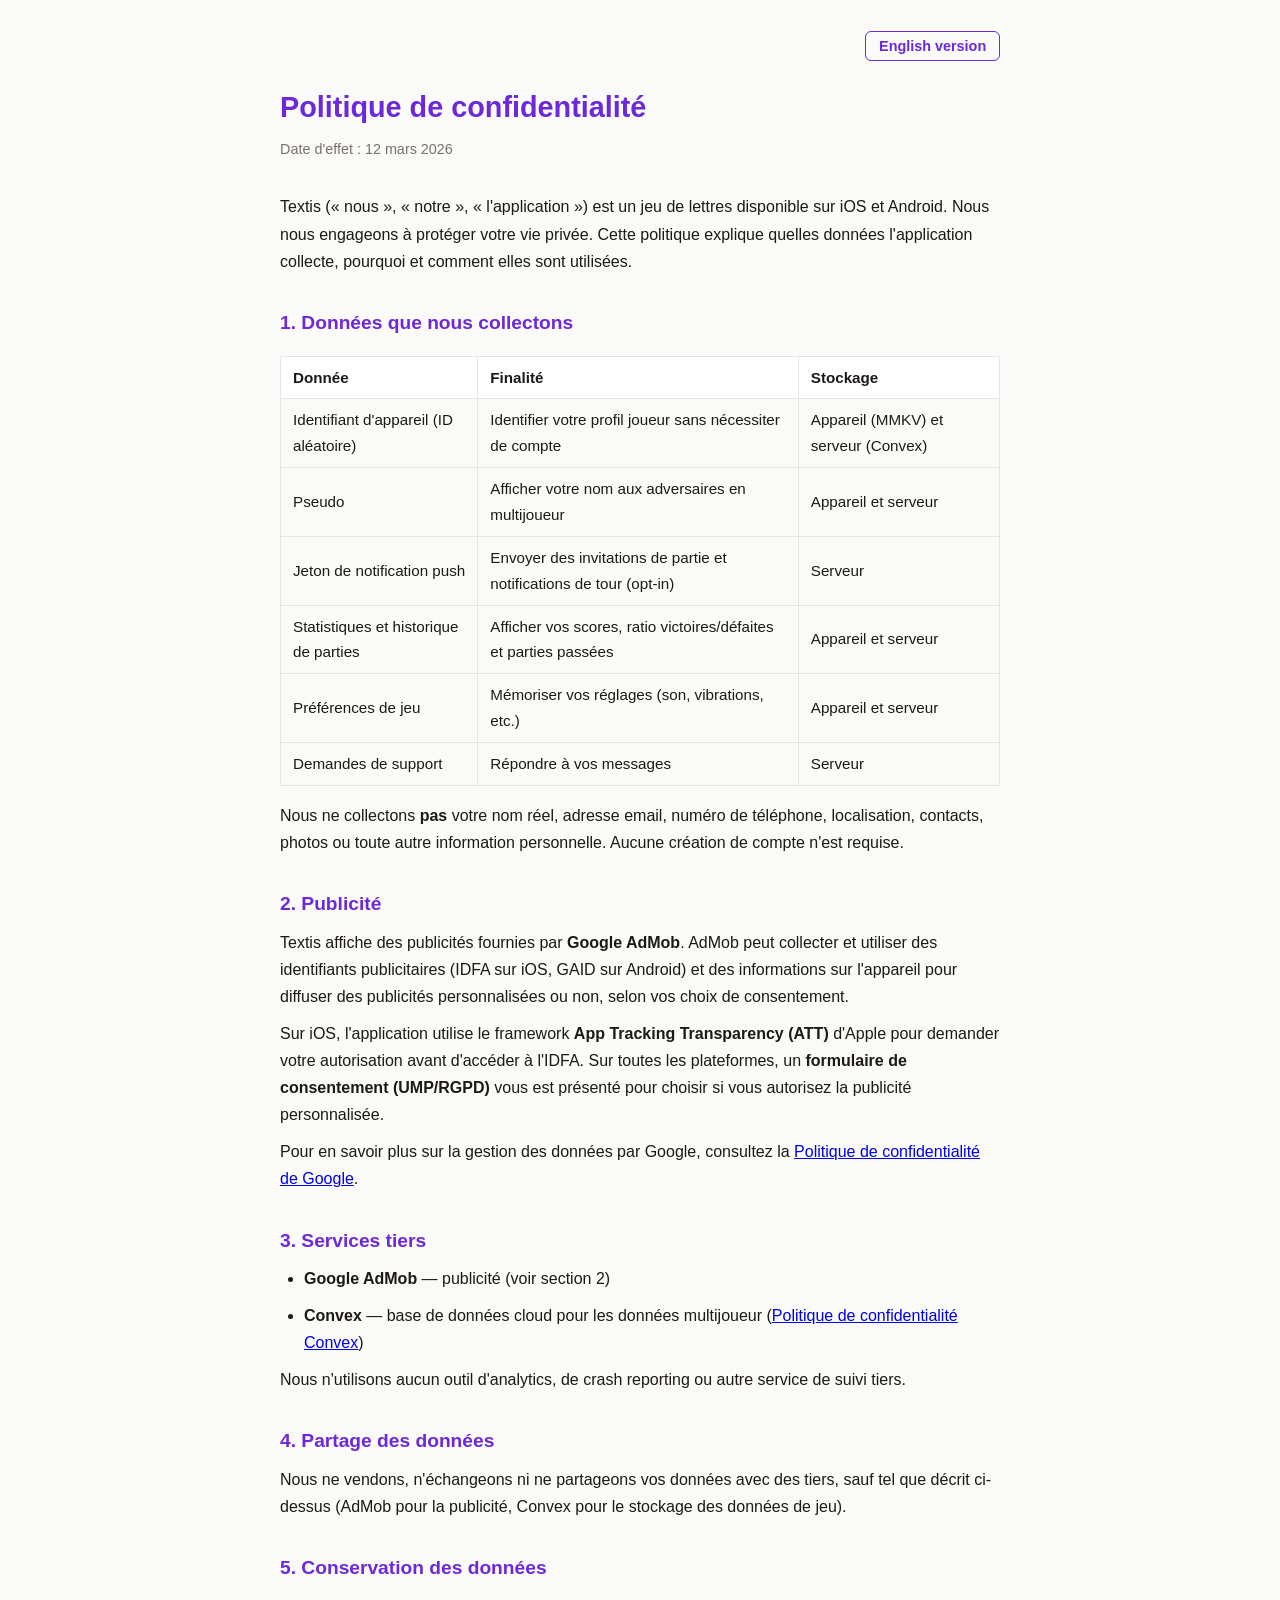
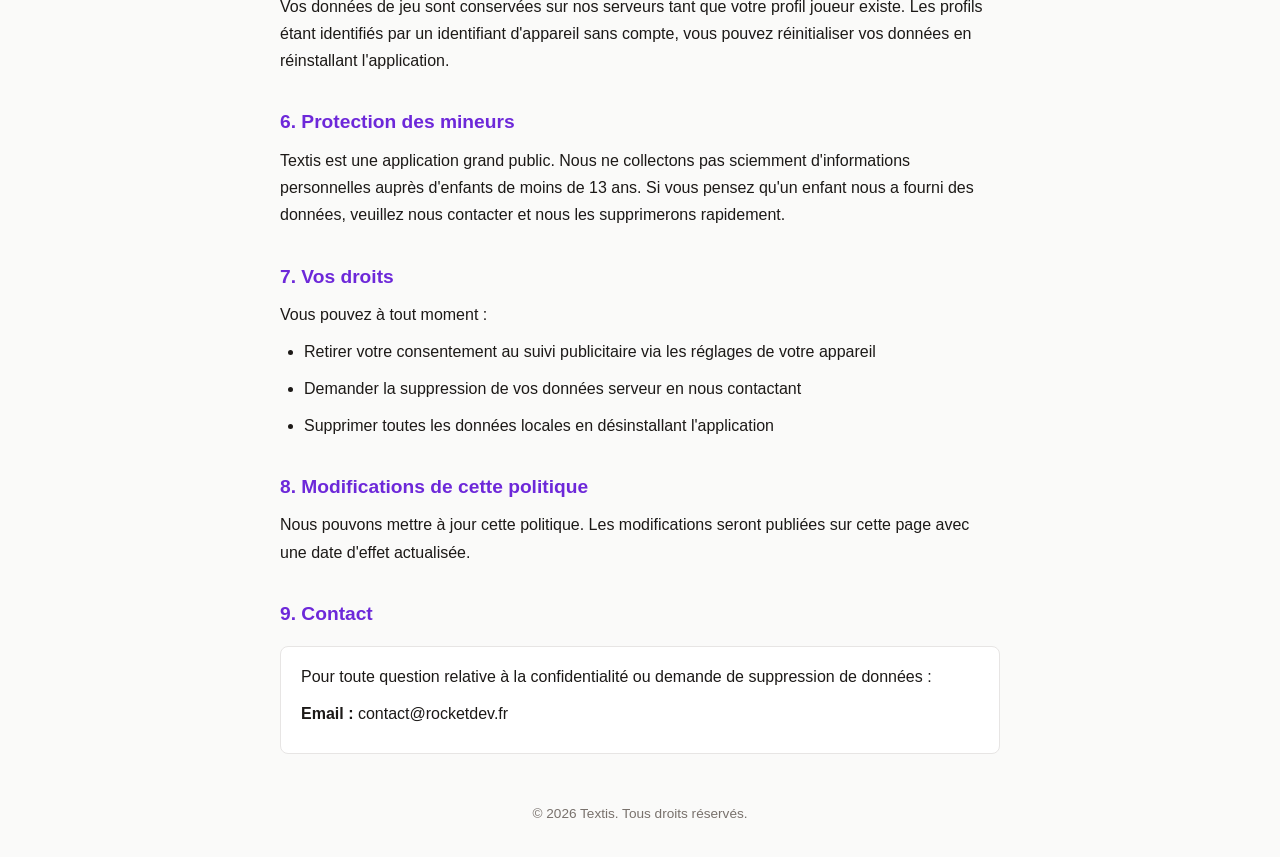
==== privacy-policy-fr.html @ ca544a37 "Add privacy policy (EN + FR)" ====
<!DOCTYPE html>
<html lang="fr">
<head>
  <meta charset="UTF-8">
  <meta name="viewport" content="width=device-width, initial-scale=1.0">
  <title>Textis — Politique de confidentialit&eacute;</title>
  <style>
    :root {
      --bg: #fafaf9;
      --fg: #1c1917;
      --accent: #6d28d9;
      --muted: #78716c;
      --border: #e7e5e4;
      --card: #ffffff;
    }
    @media (prefers-color-scheme: dark) {
      :root {
        --bg: #1c1917;
        --fg: #fafaf9;
        --accent: #a78bfa;
        --muted: #a8a29e;
        --border: #44403c;
        --card: #292524;
      }
    }
    * { margin: 0; padding: 0; box-sizing: border-box; }
    body {
      font-family: -apple-system, BlinkMacSystemFont, 'Segoe UI', Roboto, sans-serif;
      background: var(--bg);
      color: var(--fg);
      line-height: 1.7;
      padding: 2rem 1rem;
    }
    .container {
      max-width: 720px;
      margin: 0 auto;
    }
    .lang-switch {
      text-align: right;
      margin-bottom: 1.5rem;
    }
    .lang-switch a {
      color: var(--accent);
      text-decoration: none;
      font-weight: 600;
      padding: 0.4rem 0.8rem;
      border: 1px solid var(--accent);
      border-radius: 6px;
      font-size: 0.9rem;
    }
    .lang-switch a:hover { background: var(--accent); color: white; }
    h1 {
      font-size: 1.8rem;
      margin-bottom: 0.3rem;
      color: var(--accent);
    }
    .effective-date {
      color: var(--muted);
      font-size: 0.9rem;
      margin-bottom: 2rem;
    }
    h2 {
      font-size: 1.2rem;
      margin-top: 2rem;
      margin-bottom: 0.5rem;
      color: var(--accent);
    }
    p, li { margin-bottom: 0.6rem; }
    ul { padding-left: 1.5rem; }
    table {
      width: 100%;
      border-collapse: collapse;
      margin: 1rem 0;
    }
    th, td {
      text-align: left;
      padding: 0.5rem 0.75rem;
      border: 1px solid var(--border);
      font-size: 0.95rem;
    }
    th { background: var(--card); font-weight: 600; }
    .contact-box {
      background: var(--card);
      border: 1px solid var(--border);
      border-radius: 8px;
      padding: 1rem 1.25rem;
      margin-top: 1rem;
    }
    footer {
      margin-top: 3rem;
      color: var(--muted);
      font-size: 0.85rem;
      text-align: center;
    }
  </style>
</head>
<body>
  <div class="container">
    <div class="lang-switch">
      <a href="privacy-policy.html">English version</a>
    </div>

    <h1>Politique de confidentialit&eacute;</h1>
    <p class="effective-date">Date d'effet : 12 mars 2026</p>

    <p>
      Textis (&laquo;&nbsp;nous&nbsp;&raquo;, &laquo;&nbsp;notre&nbsp;&raquo;, &laquo;&nbsp;l'application&nbsp;&raquo;)
      est un jeu de lettres disponible sur iOS et Android. Nous nous engageons
      &agrave; prot&eacute;ger votre vie priv&eacute;e. Cette politique explique quelles donn&eacute;es
      l'application collecte, pourquoi et comment elles sont utilis&eacute;es.
    </p>

    <h2>1. Donn&eacute;es que nous collectons</h2>

    <table>
      <thead>
        <tr><th>Donn&eacute;e</th><th>Finalit&eacute;</th><th>Stockage</th></tr>
      </thead>
      <tbody>
        <tr>
          <td>Identifiant d'appareil (ID al&eacute;atoire)</td>
          <td>Identifier votre profil joueur sans n&eacute;cessiter de compte</td>
          <td>Appareil (MMKV) et serveur (Convex)</td>
        </tr>
        <tr>
          <td>Pseudo</td>
          <td>Afficher votre nom aux adversaires en multijoueur</td>
          <td>Appareil et serveur</td>
        </tr>
        <tr>
          <td>Jeton de notification push</td>
          <td>Envoyer des invitations de partie et notifications de tour (opt-in)</td>
          <td>Serveur</td>
        </tr>
        <tr>
          <td>Statistiques et historique de parties</td>
          <td>Afficher vos scores, ratio victoires/d&eacute;faites et parties pass&eacute;es</td>
          <td>Appareil et serveur</td>
        </tr>
        <tr>
          <td>Pr&eacute;f&eacute;rences de jeu</td>
          <td>M&eacute;moriser vos r&eacute;glages (son, vibrations, etc.)</td>
          <td>Appareil et serveur</td>
        </tr>
        <tr>
          <td>Demandes de support</td>
          <td>R&eacute;pondre &agrave; vos messages</td>
          <td>Serveur</td>
        </tr>
      </tbody>
    </table>

    <p>
      Nous ne collectons <strong>pas</strong> votre nom r&eacute;el, adresse email,
      num&eacute;ro de t&eacute;l&eacute;phone, localisation, contacts, photos ou toute autre
      information personnelle. Aucune cr&eacute;ation de compte n'est requise.
    </p>

    <h2>2. Publicit&eacute;</h2>
    <p>
      Textis affiche des publicit&eacute;s fournies par <strong>Google AdMob</strong>.
      AdMob peut collecter et utiliser des identifiants publicitaires (IDFA sur iOS,
      GAID sur Android) et des informations sur l'appareil pour diffuser des
      publicit&eacute;s personnalis&eacute;es ou non, selon vos choix de consentement.
    </p>
    <p>
      Sur iOS, l'application utilise le framework <strong>App Tracking Transparency (ATT)</strong>
      d'Apple pour demander votre autorisation avant d'acc&eacute;der &agrave; l'IDFA.
      Sur toutes les plateformes, un <strong>formulaire de consentement (UMP/RGPD)</strong>
      vous est pr&eacute;sent&eacute; pour choisir si vous autorisez la publicit&eacute; personnalis&eacute;e.
    </p>
    <p>
      Pour en savoir plus sur la gestion des donn&eacute;es par Google, consultez la
      <a href="https://policies.google.com/privacy" target="_blank" rel="noopener">Politique de confidentialit&eacute; de Google</a>.
    </p>

    <h2>3. Services tiers</h2>
    <ul>
      <li><strong>Google AdMob</strong> — publicit&eacute; (voir section 2)</li>
      <li><strong>Convex</strong> — base de donn&eacute;es cloud pour les donn&eacute;es multijoueur
        (<a href="https://www.convex.dev/privacy" target="_blank" rel="noopener">Politique de confidentialit&eacute; Convex</a>)</li>
    </ul>
    <p>Nous n'utilisons aucun outil d'analytics, de crash reporting ou autre service de suivi tiers.</p>

    <h2>4. Partage des donn&eacute;es</h2>
    <p>
      Nous ne vendons, n'&eacute;changeons ni ne partageons vos donn&eacute;es avec des tiers,
      sauf tel que d&eacute;crit ci-dessus (AdMob pour la publicit&eacute;, Convex pour le
      stockage des donn&eacute;es de jeu).
    </p>

    <h2>5. Conservation des donn&eacute;es</h2>
    <p>
      Vos donn&eacute;es de jeu sont conserv&eacute;es sur nos serveurs tant que votre profil
      joueur existe. Les profils &eacute;tant identifi&eacute;s par un identifiant d'appareil
      sans compte, vous pouvez r&eacute;initialiser vos donn&eacute;es en r&eacute;installant l'application.
    </p>

    <h2>6. Protection des mineurs</h2>
    <p>
      Textis est une application grand public. Nous ne collectons pas sciemment
      d'informations personnelles aupr&egrave;s d'enfants de moins de 13 ans. Si vous
      pensez qu'un enfant nous a fourni des donn&eacute;es, veuillez nous contacter et
      nous les supprimerons rapidement.
    </p>

    <h2>7. Vos droits</h2>
    <p>Vous pouvez &agrave; tout moment :</p>
    <ul>
      <li>Retirer votre consentement au suivi publicitaire via les r&eacute;glages de votre appareil</li>
      <li>Demander la suppression de vos donn&eacute;es serveur en nous contactant</li>
      <li>Supprimer toutes les donn&eacute;es locales en d&eacute;sinstallant l'application</li>
    </ul>

    <h2>8. Modifications de cette politique</h2>
    <p>
      Nous pouvons mettre &agrave; jour cette politique. Les modifications seront
      publi&eacute;es sur cette page avec une date d'effet actualis&eacute;e.
    </p>

    <h2>9. Contact</h2>
    <div class="contact-box">
      <p>Pour toute question relative &agrave; la confidentialit&eacute; ou demande de suppression de donn&eacute;es :</p>
      <p><strong>Email :</strong> contact@rocketdev.fr</p>
    </div>

    <footer>
      &copy; 2026 Textis. Tous droits r&eacute;serv&eacute;s.
    </footer>
  </div>
</body>
</html>
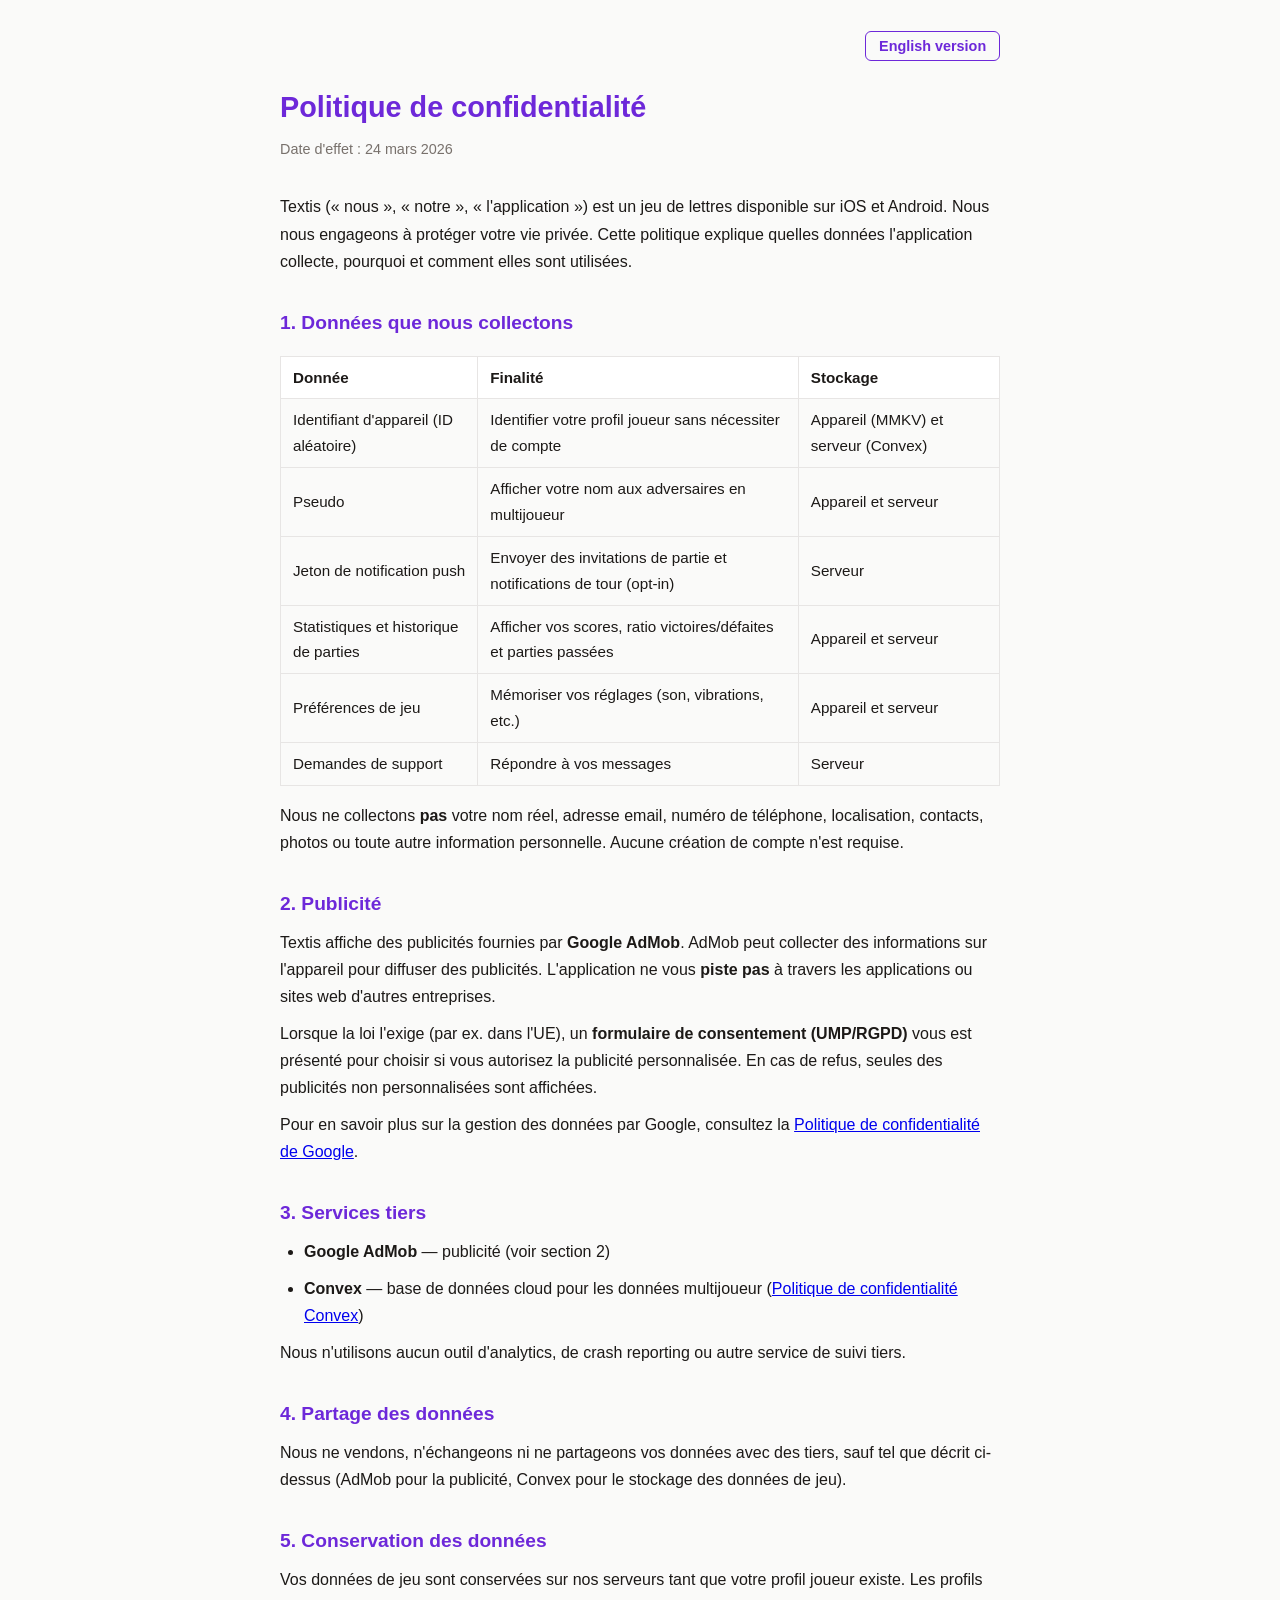
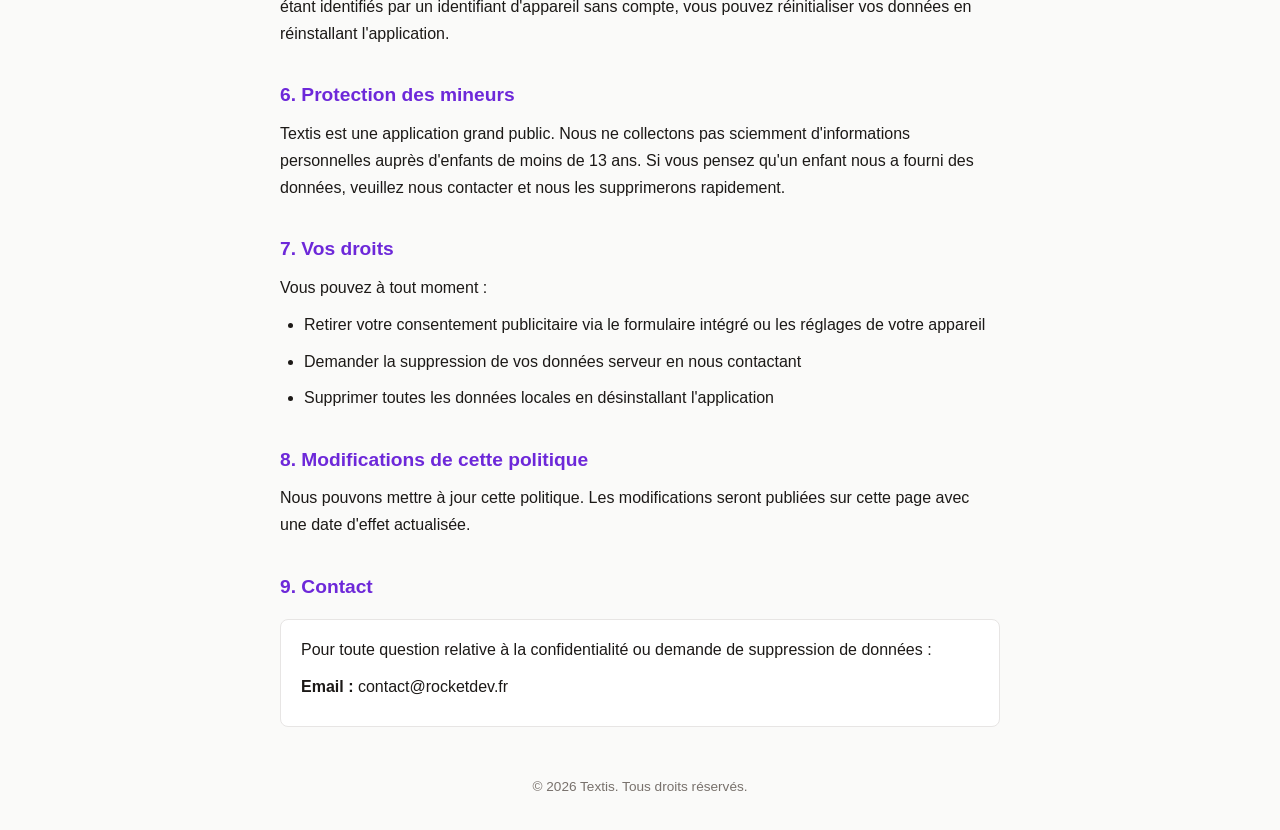
==== commit 4eb6aab1: "docs: remove ATT references from privacy policy App does not track users cross-app, so ATT framework" ====
--- a/privacy-policy-fr.html
+++ b/privacy-policy-fr.html
@@ -101,7 +101,7 @@
     </div>
 
     <h1>Politique de confidentialit&eacute;</h1>
-    <p class="effective-date">Date d'effet : 12 mars 2026</p>
+    <p class="effective-date">Date d'effet : 24 mars 2026</p>
 
     <p>
       Textis (&laquo;&nbsp;nous&nbsp;&raquo;, &laquo;&nbsp;notre&nbsp;&raquo;, &laquo;&nbsp;l'application&nbsp;&raquo;)
@@ -159,15 +159,15 @@
     <h2>2. Publicit&eacute;</h2>
     <p>
       Textis affiche des publicit&eacute;s fournies par <strong>Google AdMob</strong>.
-      AdMob peut collecter et utiliser des identifiants publicitaires (IDFA sur iOS,
-      GAID sur Android) et des informations sur l'appareil pour diffuser des
-      publicit&eacute;s personnalis&eacute;es ou non, selon vos choix de consentement.
-    </p>
-    <p>
-      Sur iOS, l'application utilise le framework <strong>App Tracking Transparency (ATT)</strong>
-      d'Apple pour demander votre autorisation avant d'acc&eacute;der &agrave; l'IDFA.
-      Sur toutes les plateformes, un <strong>formulaire de consentement (UMP/RGPD)</strong>
-      vous est pr&eacute;sent&eacute; pour choisir si vous autorisez la publicit&eacute; personnalis&eacute;e.
+      AdMob peut collecter des informations sur l'appareil pour diffuser des
+      publicit&eacute;s. L'application ne vous <strong>piste pas</strong> &agrave; travers
+      les applications ou sites web d'autres entreprises.
+    </p>
+    <p>
+      Lorsque la loi l'exige (par ex. dans l'UE), un <strong>formulaire de
+      consentement (UMP/RGPD)</strong> vous est pr&eacute;sent&eacute; pour choisir si vous
+      autorisez la publicit&eacute; personnalis&eacute;e. En cas de refus, seules des
+      publicit&eacute;s non personnalis&eacute;es sont affich&eacute;es.
     </p>
     <p>
       Pour en savoir plus sur la gestion des donn&eacute;es par Google, consultez la
@@ -207,7 +207,7 @@
     <h2>7. Vos droits</h2>
     <p>Vous pouvez &agrave; tout moment :</p>
     <ul>
-      <li>Retirer votre consentement au suivi publicitaire via les r&eacute;glages de votre appareil</li>
+      <li>Retirer votre consentement publicitaire via le formulaire int&eacute;gr&eacute; ou les r&eacute;glages de votre appareil</li>
       <li>Demander la suppression de vos donn&eacute;es serveur en nous contactant</li>
       <li>Supprimer toutes les donn&eacute;es locales en d&eacute;sinstallant l'application</li>
     </ul>
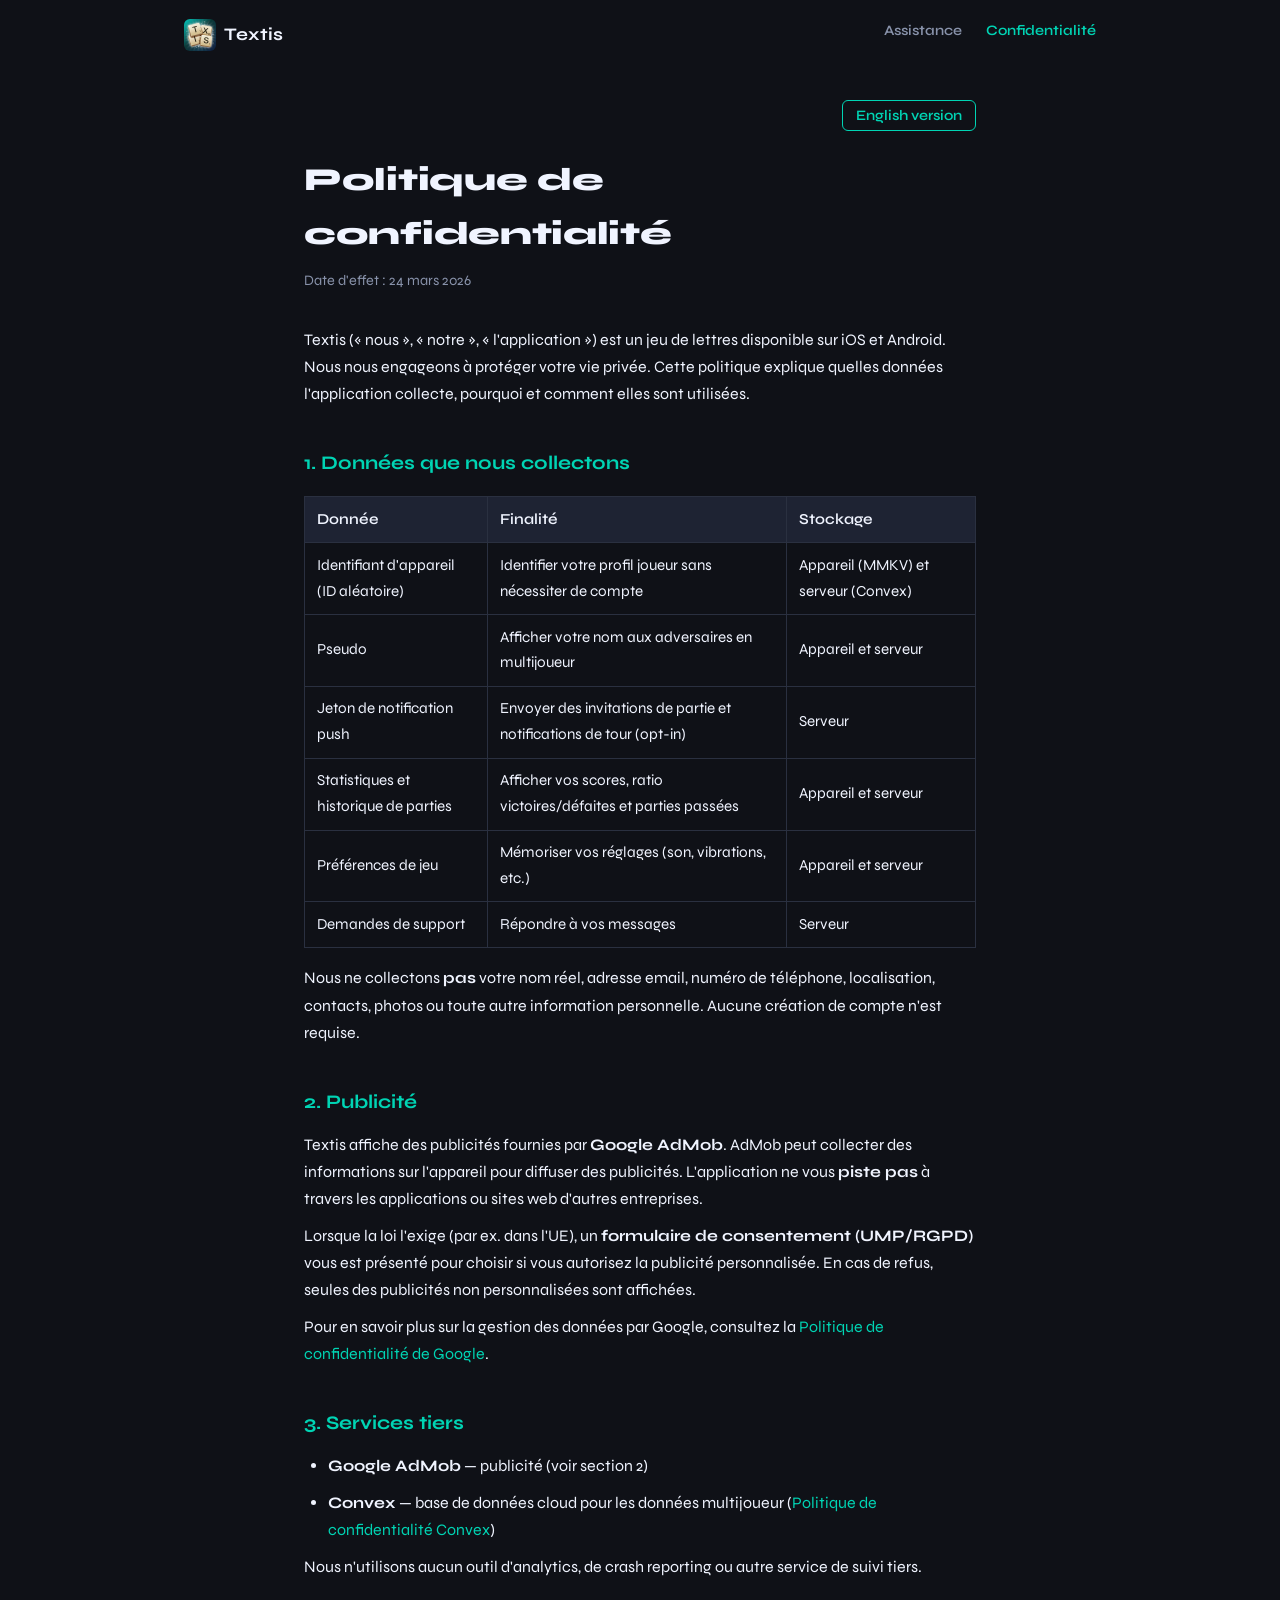
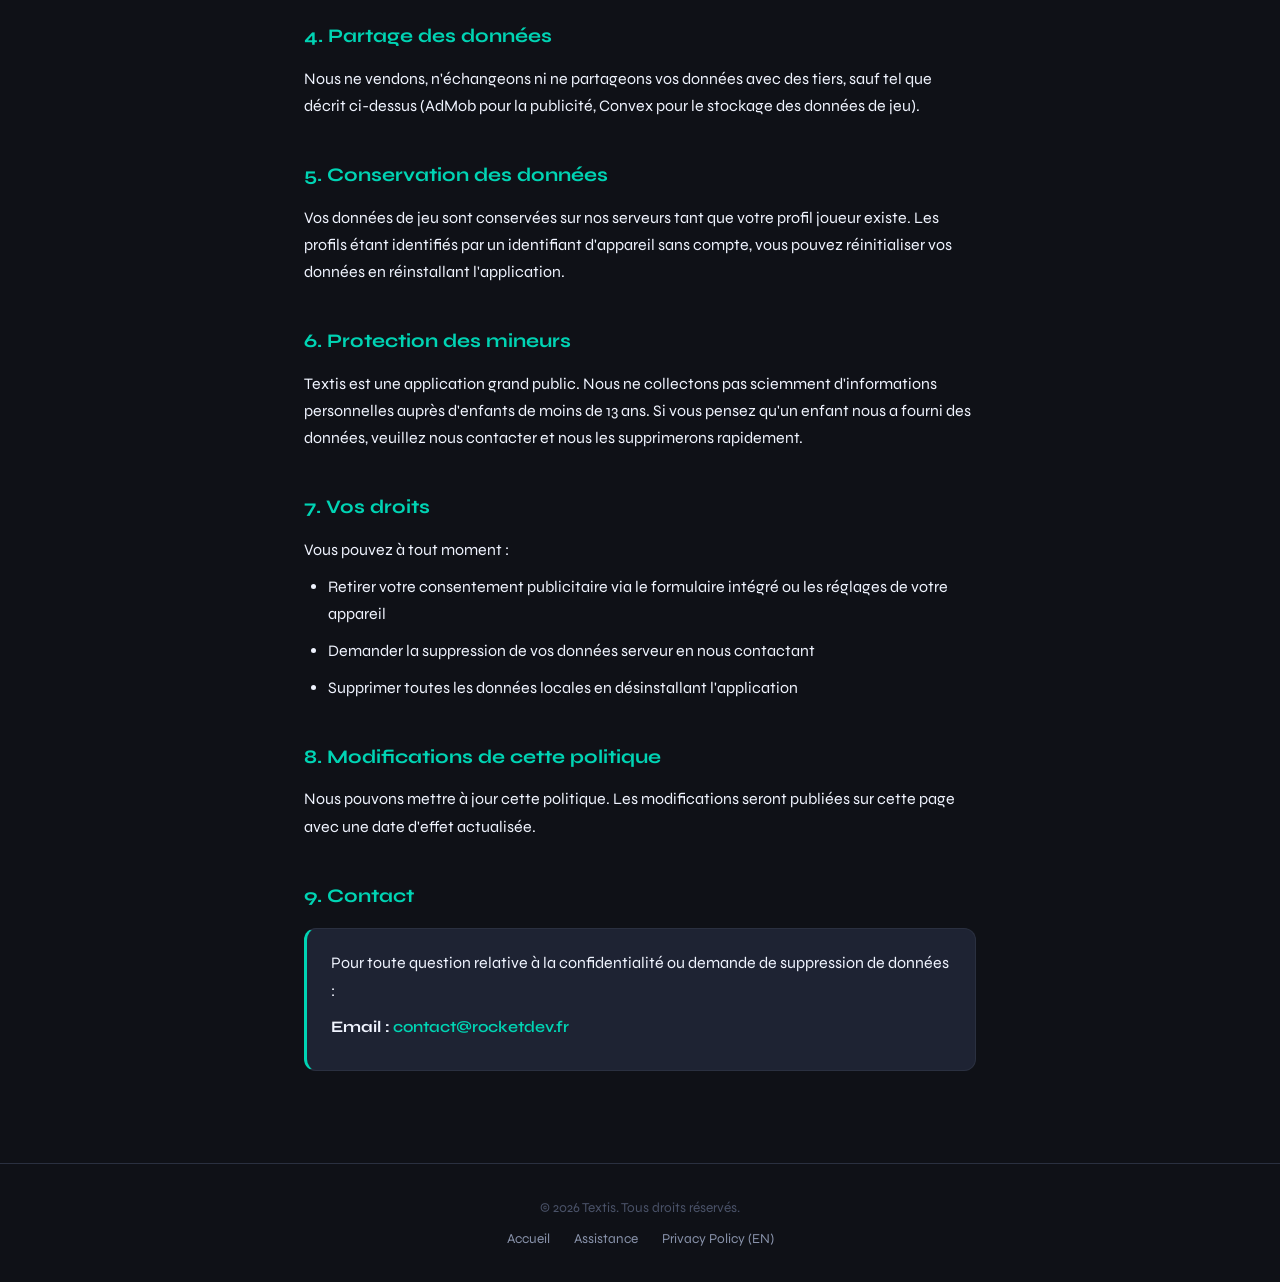
==== commit 890e2bfa: "feat: redesign site with Textis brand identity and add landing page Align all pages with the Textis " ====
--- a/privacy-policy-fr.html
+++ b/privacy-policy-fr.html
@@ -4,97 +4,22 @@
   <meta charset="UTF-8">
   <meta name="viewport" content="width=device-width, initial-scale=1.0">
   <title>Textis — Politique de confidentialit&eacute;</title>
-  <style>
-    :root {
-      --bg: #fafaf9;
-      --fg: #1c1917;
-      --accent: #6d28d9;
-      --muted: #78716c;
-      --border: #e7e5e4;
-      --card: #ffffff;
-    }
-    @media (prefers-color-scheme: dark) {
-      :root {
-        --bg: #1c1917;
-        --fg: #fafaf9;
-        --accent: #a78bfa;
-        --muted: #a8a29e;
-        --border: #44403c;
-        --card: #292524;
-      }
-    }
-    * { margin: 0; padding: 0; box-sizing: border-box; }
-    body {
-      font-family: -apple-system, BlinkMacSystemFont, 'Segoe UI', Roboto, sans-serif;
-      background: var(--bg);
-      color: var(--fg);
-      line-height: 1.7;
-      padding: 2rem 1rem;
-    }
-    .container {
-      max-width: 720px;
-      margin: 0 auto;
-    }
-    .lang-switch {
-      text-align: right;
-      margin-bottom: 1.5rem;
-    }
-    .lang-switch a {
-      color: var(--accent);
-      text-decoration: none;
-      font-weight: 600;
-      padding: 0.4rem 0.8rem;
-      border: 1px solid var(--accent);
-      border-radius: 6px;
-      font-size: 0.9rem;
-    }
-    .lang-switch a:hover { background: var(--accent); color: white; }
-    h1 {
-      font-size: 1.8rem;
-      margin-bottom: 0.3rem;
-      color: var(--accent);
-    }
-    .effective-date {
-      color: var(--muted);
-      font-size: 0.9rem;
-      margin-bottom: 2rem;
-    }
-    h2 {
-      font-size: 1.2rem;
-      margin-top: 2rem;
-      margin-bottom: 0.5rem;
-      color: var(--accent);
-    }
-    p, li { margin-bottom: 0.6rem; }
-    ul { padding-left: 1.5rem; }
-    table {
-      width: 100%;
-      border-collapse: collapse;
-      margin: 1rem 0;
-    }
-    th, td {
-      text-align: left;
-      padding: 0.5rem 0.75rem;
-      border: 1px solid var(--border);
-      font-size: 0.95rem;
-    }
-    th { background: var(--card); font-weight: 600; }
-    .contact-box {
-      background: var(--card);
-      border: 1px solid var(--border);
-      border-radius: 8px;
-      padding: 1rem 1.25rem;
-      margin-top: 1rem;
-    }
-    footer {
-      margin-top: 3rem;
-      color: var(--muted);
-      font-size: 0.85rem;
-      text-align: center;
-    }
-  </style>
+  <link rel="icon" type="image/png" href="icon.png">
+  <link rel="stylesheet" href="style.css">
 </head>
 <body>
+
+  <nav class="site-nav">
+    <a href="index.html" class="brand">
+      <img src="icon.png" alt="Textis">
+      Textis
+    </a>
+    <ul class="nav-links">
+      <li><a href="support.html">Assistance</a></li>
+      <li><a href="privacy-policy-fr.html" class="active">Confidentialit&eacute;</a></li>
+    </ul>
+  </nav>
+
   <div class="container">
     <div class="lang-switch">
       <a href="privacy-policy.html">English version</a>
@@ -221,12 +146,18 @@
     <h2>9. Contact</h2>
     <div class="contact-box">
       <p>Pour toute question relative &agrave; la confidentialit&eacute; ou demande de suppression de donn&eacute;es :</p>
-      <p><strong>Email :</strong> contact@rocketdev.fr</p>
+      <p><strong>Email :</strong> <a href="mailto:contact@rocketdev.fr">contact@rocketdev.fr</a></p>
     </div>
+  </div>
 
-    <footer>
-      &copy; 2026 Textis. Tous droits r&eacute;serv&eacute;s.
-    </footer>
-  </div>
+  <footer>
+    <p>&copy; 2026 Textis. Tous droits r&eacute;serv&eacute;s.</p>
+    <div class="footer-links">
+      <a href="index.html">Accueil</a>
+      <a href="support.html">Assistance</a>
+      <a href="privacy-policy.html">Privacy Policy (EN)</a>
+    </div>
+  </footer>
+
 </body>
 </html>
--- a/style.css
+++ b/style.css
@@ -0,0 +1,470 @@
+/* ============================================
+   Textis — Shared Design System
+   Aligned with the Textis mobile app tokens
+   ============================================ */
+
+/* Google Fonts: Syne (display) + DM Mono (monospace) */
+@import url('https://fonts.googleapis.com/css2?family=Syne:wght@400;600;700;800&family=DM+Mono:wght@400;500&display=swap');
+
+:root {
+  --bg-deep: #0F1117;
+  --bg-surface: #171B26;
+  --bg-card: #1E2333;
+  --bg-elevated: #252A3A;
+
+  --accent: #00D4B4;
+  --accent-dark: #00B89C;
+  --accent-dim: rgba(0, 212, 180, 0.15);
+  --accent-glow: rgba(0, 212, 180, 0.3);
+
+  --text-primary: #F0F4FF;
+  --text-secondary: #8892AA;
+  --text-muted: #4A5268;
+  --text-inverse: #0A1F1D;
+
+  --border: #2A3040;
+  --border-subtle: #1E2333;
+
+  --success: #4ECDC4;
+  --error: #FF6B6B;
+  --warning: #FFB347;
+  --info: #74B9FF;
+
+  --radius-sm: 6px;
+  --radius-md: 12px;
+  --radius-lg: 18px;
+  --radius-xl: 24px;
+
+  --font-display: 'Syne', sans-serif;
+  --font-mono: 'DM Mono', monospace;
+}
+
+/* ---- Reset ---- */
+*, *::before, *::after { margin: 0; padding: 0; box-sizing: border-box; }
+
+/* ---- Base ---- */
+body {
+  font-family: var(--font-display);
+  background: var(--bg-deep);
+  color: var(--text-primary);
+  line-height: 1.7;
+  -webkit-font-smoothing: antialiased;
+  -moz-osx-font-smoothing: grayscale;
+}
+
+a {
+  color: var(--accent);
+  text-decoration: none;
+  transition: color 0.2s;
+}
+a:hover {
+  color: var(--accent-dark);
+}
+
+/* ---- Layout ---- */
+.container {
+  max-width: 720px;
+  margin: 0 auto;
+  padding: 2rem 1.5rem;
+}
+
+/* ---- Navigation ---- */
+.site-nav {
+  display: flex;
+  align-items: center;
+  justify-content: space-between;
+  padding: 1rem 1.5rem;
+  max-width: 960px;
+  margin: 0 auto;
+}
+
+.site-nav .brand {
+  display: flex;
+  align-items: center;
+  gap: 0.5rem;
+  font-weight: 700;
+  font-size: 1.1rem;
+  color: var(--text-primary);
+  text-decoration: none;
+}
+
+.site-nav .brand img {
+  width: 32px;
+  height: 32px;
+  border-radius: var(--radius-sm);
+}
+
+.site-nav .nav-links {
+  display: flex;
+  gap: 1.5rem;
+  list-style: none;
+}
+
+.site-nav .nav-links a {
+  color: var(--text-secondary);
+  font-size: 0.9rem;
+  font-weight: 600;
+  transition: color 0.2s;
+}
+
+.site-nav .nav-links a:hover,
+.site-nav .nav-links a.active {
+  color: var(--accent);
+}
+
+/* ---- Typography ---- */
+h1 {
+  font-family: var(--font-display);
+  font-weight: 800;
+  font-size: 2rem;
+  color: var(--text-primary);
+  margin-bottom: 0.5rem;
+  letter-spacing: -0.3px;
+}
+
+h1 .accent {
+  color: var(--accent);
+}
+
+h2 {
+  font-family: var(--font-display);
+  font-weight: 700;
+  font-size: 1.2rem;
+  color: var(--accent);
+  margin-top: 2.5rem;
+  margin-bottom: 0.75rem;
+}
+
+p, li {
+  margin-bottom: 0.6rem;
+  color: var(--text-primary);
+  line-height: 1.7;
+}
+
+.subtitle {
+  color: var(--text-secondary);
+  font-size: 0.95rem;
+  margin-bottom: 2rem;
+}
+
+.effective-date {
+  color: var(--text-secondary);
+  font-size: 0.9rem;
+  margin-bottom: 2rem;
+}
+
+ul { padding-left: 1.5rem; }
+
+strong { color: var(--text-primary); }
+
+/* ---- Language Switch ---- */
+.lang-switch {
+  text-align: right;
+  margin-bottom: 1.5rem;
+}
+
+.lang-switch a {
+  color: var(--accent);
+  font-weight: 600;
+  padding: 0.4rem 0.8rem;
+  border: 1px solid var(--accent);
+  border-radius: var(--radius-sm);
+  font-size: 0.9rem;
+  transition: background 0.2s, color 0.2s;
+}
+
+.lang-switch a:hover {
+  background: var(--accent);
+  color: var(--text-inverse);
+}
+
+/* ---- Tables ---- */
+table {
+  width: 100%;
+  border-collapse: collapse;
+  margin: 1rem 0;
+}
+
+th, td {
+  text-align: left;
+  padding: 0.6rem 0.75rem;
+  border: 1px solid var(--border);
+  font-size: 0.95rem;
+}
+
+th {
+  background: var(--bg-card);
+  font-weight: 600;
+  color: var(--text-primary);
+}
+
+td {
+  color: var(--text-primary);
+}
+
+/* ---- Cards / Boxes ---- */
+.contact-box,
+.faq-item {
+  background: var(--bg-card);
+  border: 1px solid var(--border);
+  border-radius: var(--radius-md);
+  padding: 1.25rem 1.5rem;
+  margin-bottom: 0.75rem;
+}
+
+.contact-box {
+  margin-top: 1rem;
+  border-left: 3px solid var(--accent);
+}
+
+.contact-box a {
+  color: var(--accent);
+  font-weight: 600;
+}
+
+.faq-item strong {
+  display: block;
+  margin-bottom: 0.4rem;
+  color: var(--text-primary);
+}
+
+.faq-item p,
+.faq-item {
+  color: var(--text-secondary);
+}
+
+/* ---- Buttons ---- */
+.btn {
+  display: inline-flex;
+  align-items: center;
+  gap: 0.5rem;
+  padding: 0.75rem 1.5rem;
+  border-radius: var(--radius-md);
+  font-family: var(--font-display);
+  font-weight: 700;
+  font-size: 0.95rem;
+  text-decoration: none;
+  transition: transform 0.15s, box-shadow 0.2s, background 0.2s;
+  cursor: pointer;
+  border: none;
+}
+
+.btn:hover {
+  transform: translateY(-1px);
+}
+
+.btn-primary {
+  background: linear-gradient(135deg, var(--accent), var(--accent-dark));
+  color: var(--text-inverse);
+  box-shadow: 0 4px 12px var(--accent-glow);
+}
+
+.btn-primary:hover {
+  box-shadow: 0 6px 20px var(--accent-glow);
+  color: var(--text-inverse);
+}
+
+.btn-secondary {
+  background: var(--bg-elevated);
+  color: var(--text-primary);
+  border: 1px solid var(--border);
+}
+
+.btn-secondary:hover {
+  border-color: var(--accent);
+  color: var(--accent);
+}
+
+/* ---- Store Badges ---- */
+.store-badges {
+  display: flex;
+  gap: 1rem;
+  flex-wrap: wrap;
+  margin-top: 1.5rem;
+}
+
+.store-badges a {
+  display: inline-block;
+  transition: transform 0.15s, opacity 0.2s;
+}
+
+.store-badges a:hover {
+  transform: translateY(-2px);
+  opacity: 0.9;
+}
+
+.store-badges img {
+  height: 48px;
+}
+
+/* ---- Hero ---- */
+.hero {
+  text-align: center;
+  padding: 4rem 1.5rem 3rem;
+  position: relative;
+  overflow: hidden;
+}
+
+.hero::before {
+  content: '';
+  position: absolute;
+  top: -50%;
+  left: -50%;
+  width: 200%;
+  height: 200%;
+  background: radial-gradient(
+    ellipse at 30% 20%,
+    rgba(0, 212, 180, 0.12) 0%,
+    rgba(0, 212, 180, 0.04) 30%,
+    transparent 60%
+  );
+  pointer-events: none;
+}
+
+.hero-content {
+  position: relative;
+  z-index: 1;
+}
+
+.hero .app-icon {
+  width: 120px;
+  height: 120px;
+  border-radius: var(--radius-xl);
+  box-shadow: 0 8px 32px rgba(0, 212, 180, 0.2);
+  margin-bottom: 1.5rem;
+}
+
+.hero h1 {
+  font-size: 2.8rem;
+  font-weight: 800;
+  letter-spacing: -0.5px;
+}
+
+.hero .tagline {
+  color: var(--text-secondary);
+  font-size: 1.15rem;
+  margin-bottom: 0.5rem;
+}
+
+.hero .description {
+  color: var(--text-secondary);
+  font-size: 1rem;
+  max-width: 500px;
+  margin: 1rem auto 0;
+  line-height: 1.6;
+}
+
+/* ---- Features Grid ---- */
+.features {
+  display: grid;
+  grid-template-columns: repeat(auto-fit, minmax(200px, 1fr));
+  gap: 1.25rem;
+  max-width: 720px;
+  margin: 3rem auto;
+  padding: 0 1.5rem;
+}
+
+.feature-card {
+  background: var(--bg-card);
+  border: 1px solid var(--border);
+  border-radius: var(--radius-md);
+  padding: 1.5rem;
+  text-align: center;
+  transition: border-color 0.2s, transform 0.15s;
+}
+
+.feature-card:hover {
+  border-color: var(--accent);
+  transform: translateY(-2px);
+}
+
+.feature-card .icon {
+  font-size: 1.8rem;
+  margin-bottom: 0.75rem;
+}
+
+.feature-card h3 {
+  font-family: var(--font-display);
+  font-weight: 700;
+  font-size: 1rem;
+  color: var(--text-primary);
+  margin-bottom: 0.4rem;
+}
+
+.feature-card p {
+  color: var(--text-secondary);
+  font-size: 0.9rem;
+  margin: 0;
+}
+
+/* ---- SEO Content Sections ---- */
+.seo-section {
+  margin-bottom: 2.5rem;
+}
+
+.seo-section h2 {
+  margin-top: 0;
+  margin-bottom: 0.75rem;
+}
+
+.seo-section p {
+  color: var(--text-secondary);
+  font-size: 1rem;
+  line-height: 1.8;
+}
+
+/* ---- Footer ---- */
+footer {
+  margin-top: 3rem;
+  padding: 2rem 1.5rem;
+  text-align: center;
+  border-top: 1px solid var(--border);
+}
+
+footer p {
+  color: var(--text-muted);
+  font-size: 0.85rem;
+  margin-bottom: 0.3rem;
+}
+
+footer a {
+  color: var(--text-secondary);
+  font-size: 0.85rem;
+}
+
+footer a:hover {
+  color: var(--accent);
+}
+
+footer .footer-links {
+  display: flex;
+  justify-content: center;
+  gap: 1.5rem;
+  margin-top: 0.5rem;
+  flex-wrap: wrap;
+}
+
+/* ---- Responsive ---- */
+@media (max-width: 600px) {
+  .hero h1 {
+    font-size: 2rem;
+  }
+
+  .hero .app-icon {
+    width: 96px;
+    height: 96px;
+  }
+
+  .features {
+    grid-template-columns: 1fr;
+  }
+
+  .site-nav {
+    flex-direction: column;
+    gap: 0.75rem;
+  }
+
+  .store-badges {
+    justify-content: center;
+  }
+}
